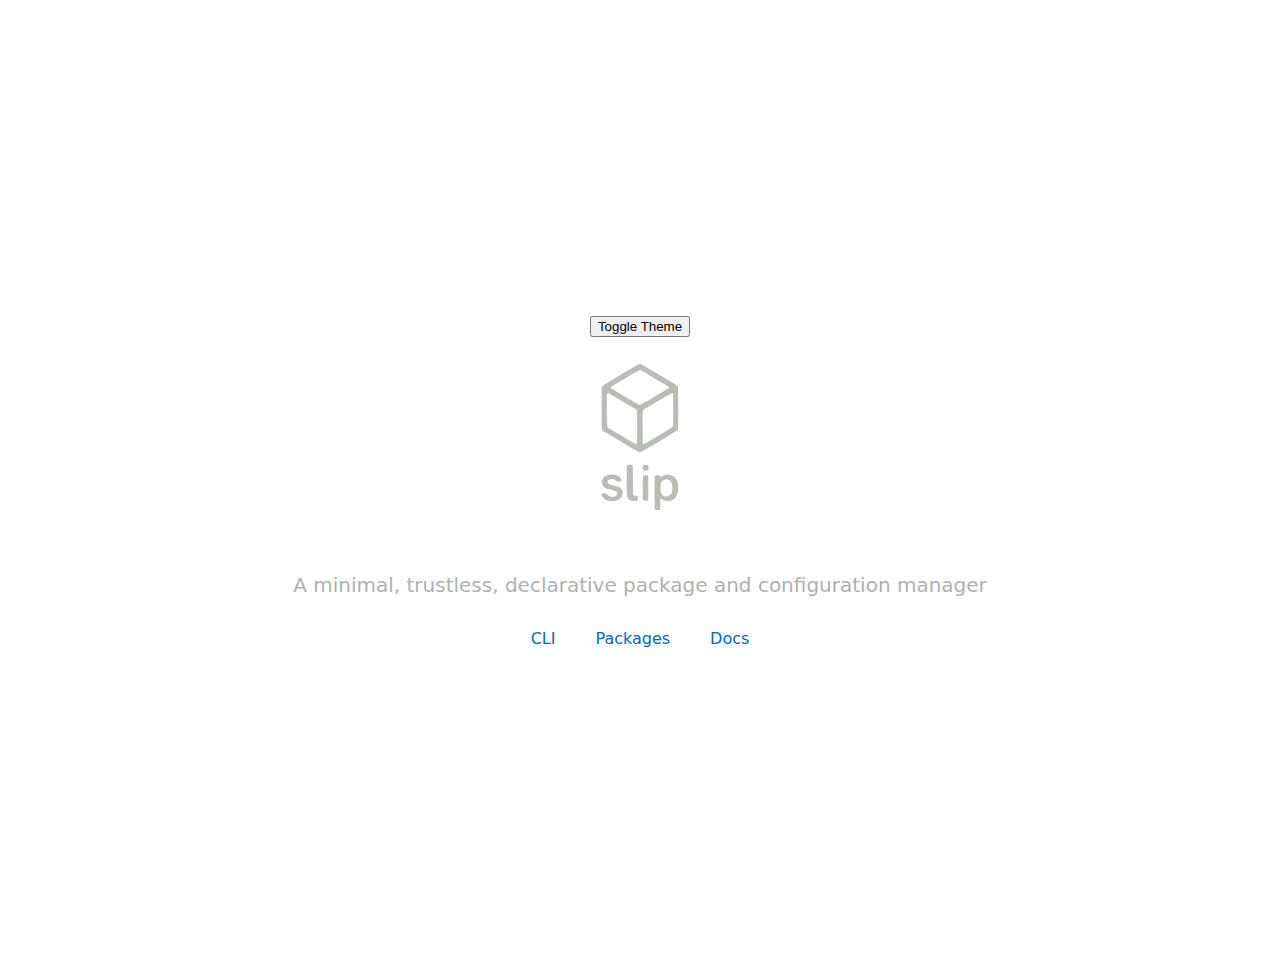
==== index.html @ 00e7d2ed "Added more things" ====
<!DOCTYPE html>
<html lang="en">
<head>
  <meta charset="UTF-8">
  <meta name="viewport" content="width=device-width, initial-scale=1.0">
  <meta name="description" content="slip - a declarative, system-wide package and configuration manager">
  <link rel="icon" href="/favicon.ico" type="image/x-icon">
  <link rel="manifest" href="/site.webmanifest">
  <title>slip</title>
  <style>
    :root {
      --bg: #ffffff;
      --text: #111111;
      --accent: #0066cc;
    }

    [data-theme='dark'] {
      --bg: #0e0e0e;
      --text: #e0e0e0;
      --accent: #90cdf4;
    }

    body {
      background-color: var(--bg);
      color: var(--text);
      font-family: system-ui, sans-serif;
      display: flex;
      flex-direction: column;
      align-items: center;
      justify-content: center;
      height: 100vh;
      margin: 0;
      padding: 2rem;
      text-align: center;
    }
    img.logo {
      width: 200px;
      margin-bottom: 1rem;
    }
    p.tagline {
      font-size: 1.25rem;
      margin-bottom: 2rem;
      color: #b0b0b0;
      font-size: clamp(1rem, 2vw, 1.25rem);
    }
    a {
      color: var(--accent);
      text-decoration: none;
      margin: 0 0.5rem;
    }
    a:hover {
      text-decoration: underline;
    }
    .links {
      display: flex;
      gap: 1.5rem;
      flex-wrap: wrap;
      justify-content: center;
    }
  </style>
  <script>
    const prefersDark = window.matchMedia('(prefers-color-scheme: dark)').matches;
    const theme = localStorage.getItem('theme') || (prefersDark ? 'dark' : 'light');
    document.documentElement.setAttribute('data-theme', theme);
  </script>
</head>
<body>
  <button onclick="toggleTheme()">Toggle Theme</button>
  <script>
    function toggleTheme() {
      const current = document.documentElement.getAttribute('data-theme');
      const next = current === 'dark' ? 'light' : 'dark';
      document.documentElement.setAttribute('data-theme', next);
      localStorage.setItem('theme', next);
    }
  </script>
  <img src="logo.svg" alt="slip logo" class="logo">
  <p class="tagline">A minimal, trustless, declarative package and configuration manager</p>
  <div class="links">
    <a href="https://github.com/slippkg/cli">CLI</a>
    <a href="https://github.com/slippkg/pkgs">Packages</a>
    <a href="https://github.com/slippkg/docs">Docs</a>
  </div>
</body>
</html>
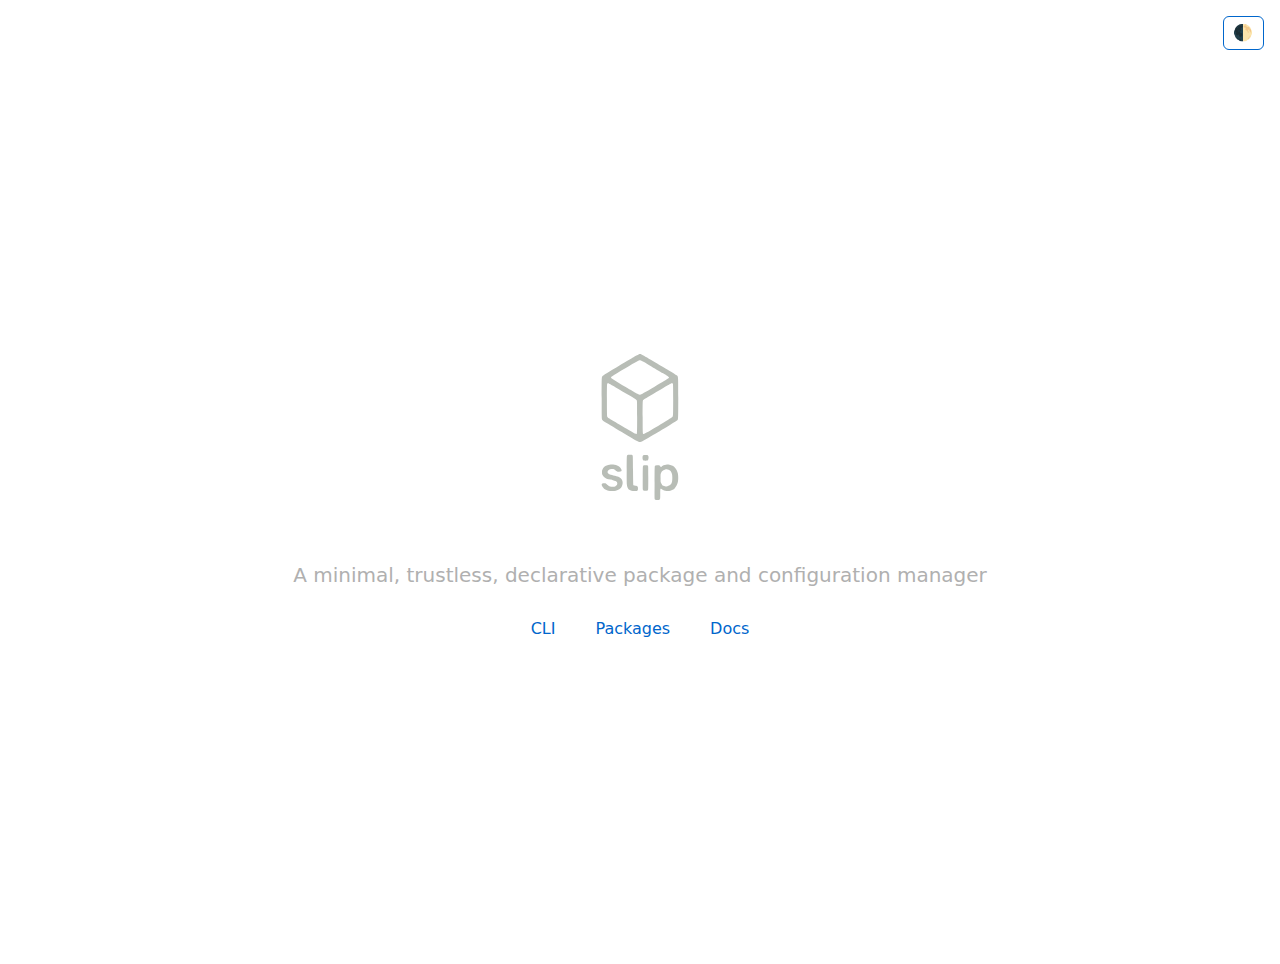
==== commit 42467423: "Updated toggle button" ====
--- a/index.html
+++ b/index.html
@@ -57,6 +57,24 @@
       flex-wrap: wrap;
       justify-content: center;
     }
+    #theme-toggle {
+      position: absolute;
+      top: 1rem;
+      right: 1rem;
+      background: none;
+      border: 1px solid var(--accent);
+      color: var(--accent);
+      border-radius: 6px;
+      padding: 0.4rem 0.6rem;
+      font-size: 1rem;
+      cursor: pointer;
+      transition: background 0.2s ease;
+    }
+
+    #theme-toggle:hover {
+      background: var(--accent);
+      color: var(--bg);
+    }
   </style>
   <script>
     const prefersDark = window.matchMedia('(prefers-color-scheme: dark)').matches;
@@ -65,7 +83,7 @@
   </script>
 </head>
 <body>
-  <button onclick="toggleTheme()">Toggle Theme</button>
+  <button id="theme-toggle" onclick="toggleTheme()" aria-label="Toggle theme">🌓</button>
   <script>
     function toggleTheme() {
       const current = document.documentElement.getAttribute('data-theme');
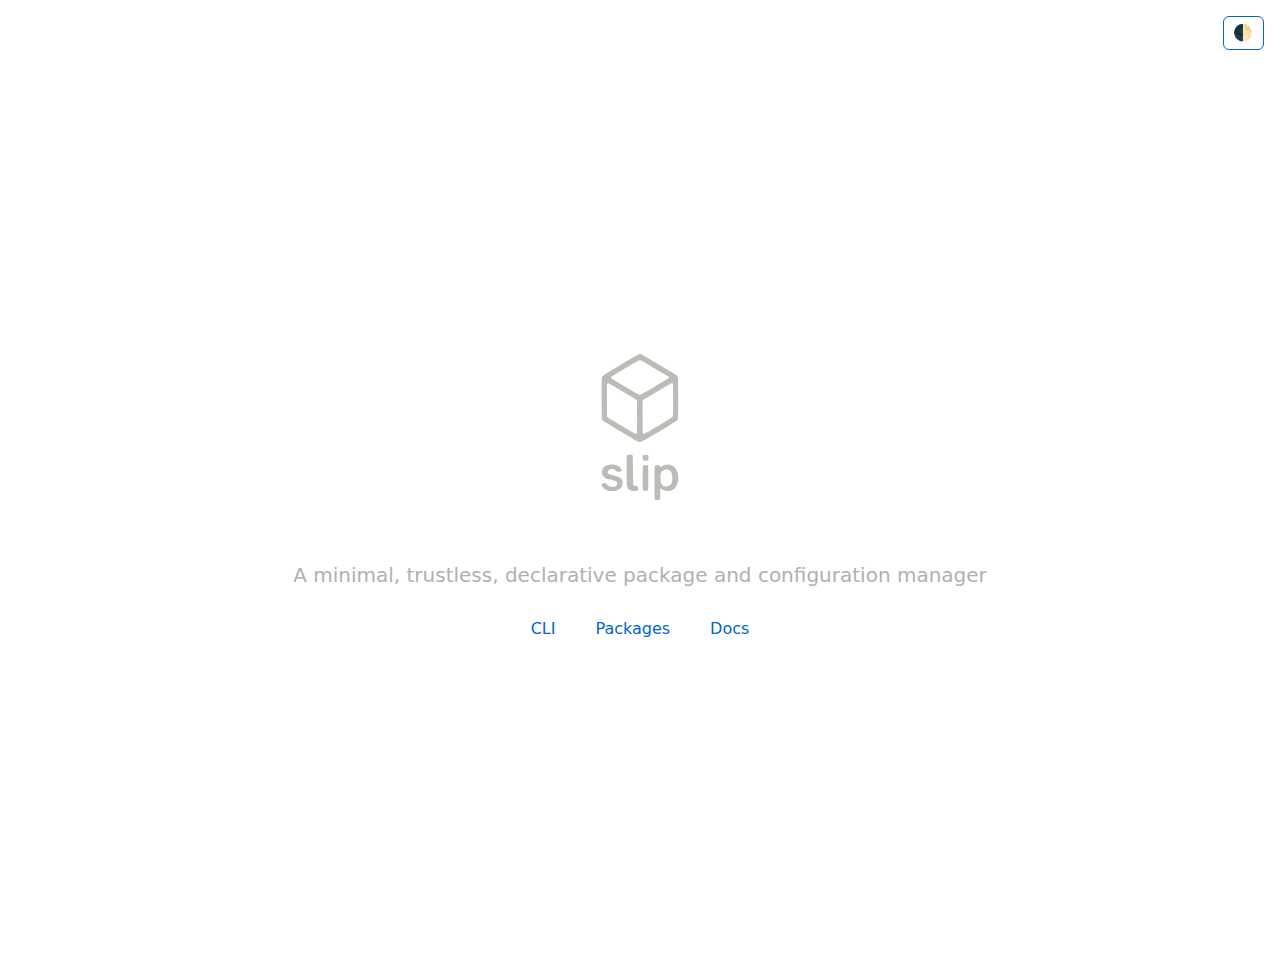
==== commit 98fa1768: "Playing with site style" ====
--- a/index.html
+++ b/index.html
@@ -12,15 +12,24 @@
       --bg: #ffffff;
       --text: #111111;
       --accent: #0066cc;
+      --text-muted: #444444;
     }
 
     [data-theme='dark'] {
       --bg: #0e0e0e;
       --text: #e0e0e0;
       --accent: #90cdf4;
+      --text-muted: #b0b0b0;
+    }
+
+    html, body {
+      height: 100%;
+      margin: 0;
+      padding: 0;
     }
 
     body {
+      position: relative;
       background-color: var(--bg);
       color: var(--text);
       font-family: system-ui, sans-serif;
@@ -36,6 +45,8 @@
     img.logo {
       width: 200px;
       margin-bottom: 1rem;
+      color: var(--text);
+      filter: drop-shadow(0 0 1px var(--bg));
     }
     p.tagline {
       font-size: 1.25rem;
@@ -58,9 +69,10 @@
       justify-content: center;
     }
     #theme-toggle {
-      position: absolute;
+      position: fixed;
       top: 1rem;
       right: 1rem;
+      z-idex: 100;
       background: none;
       border: 1px solid var(--accent);
       color: var(--accent);
@@ -92,7 +104,7 @@
       localStorage.setItem('theme', next);
     }
   </script>
-  <img src="logo.svg" alt="slip logo" class="logo">
+  <img src="logo.svg" alt="slip logo" class="logo" fill="currentColor"/>
   <p class="tagline">A minimal, trustless, declarative package and configuration manager</p>
   <div class="links">
     <a href="https://github.com/slippkg/cli">CLI</a>
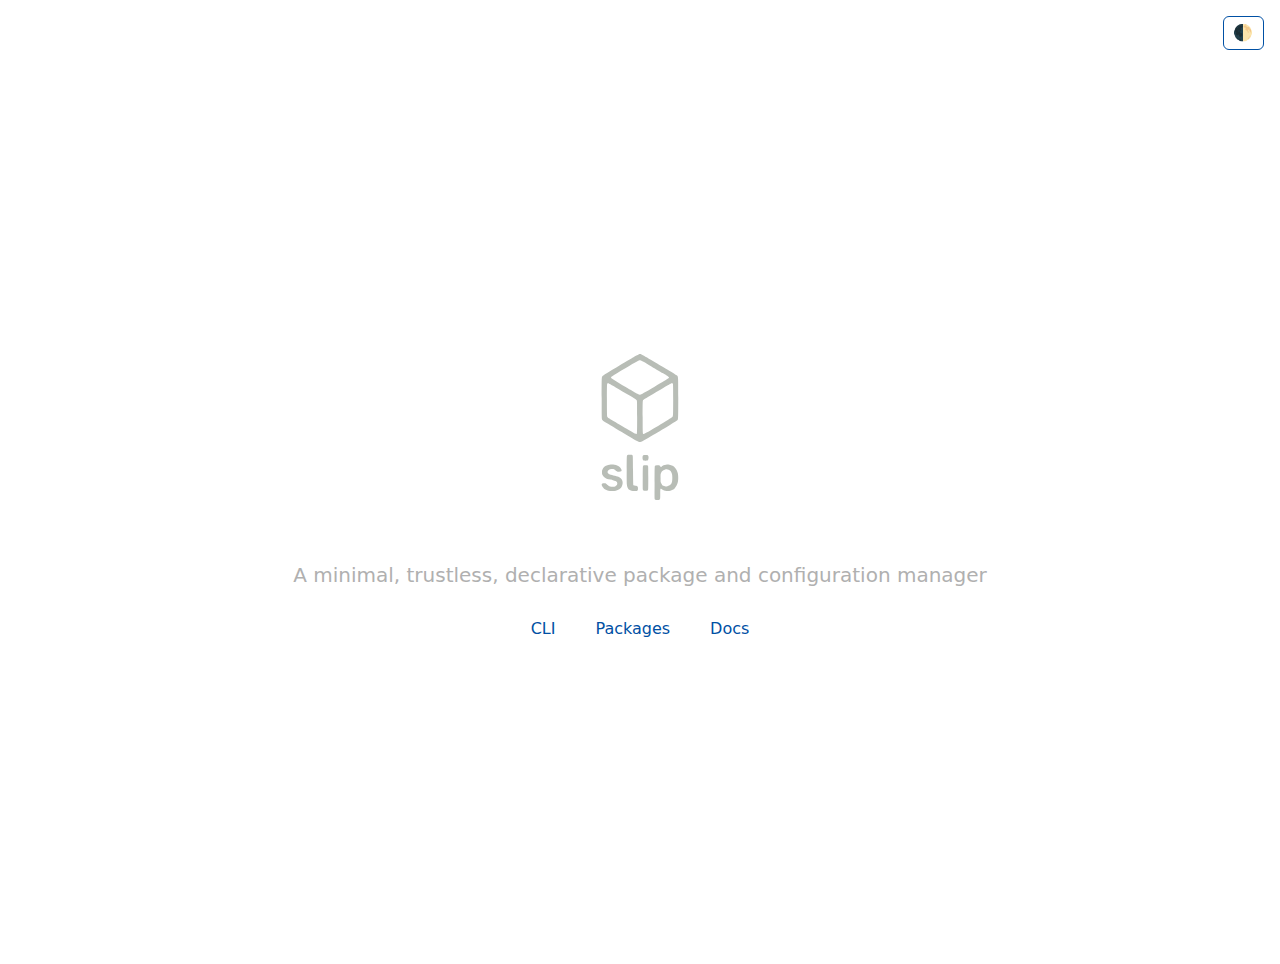
==== commit 98dd0472: "Various changes" ====
--- a/index.html
+++ b/index.html
@@ -4,90 +4,10 @@
   <meta charset="UTF-8">
   <meta name="viewport" content="width=device-width, initial-scale=1.0">
   <meta name="description" content="slip - a declarative, system-wide package and configuration manager">
-  <link rel="icon" href="/favicon.ico" type="image/x-icon">
+  <link rel="icon" href="assets/favicon.ico" type="image/x-icon">
   <link rel="manifest" href="/site.webmanifest">
+  <link rel="stylesheet" href="index.css">
   <title>slip</title>
-  <style>
-    :root {
-      --bg: #ffffff;
-      --text: #111111;
-      --accent: #0066cc;
-      --text-muted: #444444;
-    }
-
-    [data-theme='dark'] {
-      --bg: #0e0e0e;
-      --text: #e0e0e0;
-      --accent: #90cdf4;
-      --text-muted: #b0b0b0;
-    }
-
-    html, body {
-      height: 100%;
-      margin: 0;
-      padding: 0;
-    }
-
-    body {
-      position: relative;
-      background-color: var(--bg);
-      color: var(--text);
-      font-family: system-ui, sans-serif;
-      display: flex;
-      flex-direction: column;
-      align-items: center;
-      justify-content: center;
-      height: 100vh;
-      margin: 0;
-      padding: 2rem;
-      text-align: center;
-    }
-    img.logo {
-      width: 200px;
-      margin-bottom: 1rem;
-      color: var(--text);
-      filter: drop-shadow(0 0 1px var(--bg));
-    }
-    p.tagline {
-      font-size: 1.25rem;
-      margin-bottom: 2rem;
-      color: #b0b0b0;
-      font-size: clamp(1rem, 2vw, 1.25rem);
-    }
-    a {
-      color: var(--accent);
-      text-decoration: none;
-      margin: 0 0.5rem;
-    }
-    a:hover {
-      text-decoration: underline;
-    }
-    .links {
-      display: flex;
-      gap: 1.5rem;
-      flex-wrap: wrap;
-      justify-content: center;
-    }
-    #theme-toggle {
-      position: fixed;
-      top: 1rem;
-      right: 1rem;
-      z-idex: 100;
-      background: none;
-      border: 1px solid var(--accent);
-      color: var(--accent);
-      border-radius: 6px;
-      padding: 0.4rem 0.6rem;
-      font-size: 1rem;
-      cursor: pointer;
-      transition: background 0.2s ease;
-    }
-
-    #theme-toggle:hover {
-      background: var(--accent);
-      color: var(--bg);
-    }
-  </style>
   <script>
     const prefersDark = window.matchMedia('(prefers-color-scheme: dark)').matches;
     const theme = localStorage.getItem('theme') || (prefersDark ? 'dark' : 'light');
@@ -104,7 +24,7 @@
       localStorage.setItem('theme', next);
     }
   </script>
-  <img src="logo.svg" alt="slip logo" class="logo" fill="currentColor"/>
+  <img src="assets/logo.svg" alt="slip logo" class="logo" fill="currentColor"/>
   <p class="tagline">A minimal, trustless, declarative package and configuration manager</p>
   <div class="links">
     <a href="https://github.com/slippkg/cli">CLI</a>
--- a/index.css
+++ b/index.css
@@ -0,0 +1,81 @@
+:root {
+  --bg: #ffffff;
+  --text: #0a0a0a;
+  --text-muted: #4a4a4a;
+  --accent: #0050a4;
+}
+
+[data-theme='dark'] {
+  --bg: #0e0e0e;
+  --text: #e0e0e0;
+  --accent: #90cdf4;
+  --text-muted: #b0b0b0;
+}
+
+html, body {
+  height: 100%;
+  margin: 0;
+  padding: 0;
+}
+
+body {
+  position: relative;
+  background-color: var(--bg);
+  color: var(--text);
+  font-family: system-ui, sans-serif;
+  display: flex;
+  flex-direction: column;
+  align-items: center;
+  justify-content: center;
+  height: 100vh;
+  margin: 0;
+  padding: 2rem;
+  text-align: center;
+  -webkit-font-smoothing: antialiased;
+  -moz-osx-font-smoothing: grayscale;
+}
+img.logo {
+  width: 200px;
+  margin-bottom: 1rem;
+  color: var(--text);
+  filter: drop-shadow(0 0 1px var(--bg));
+}
+p.tagline {
+  font-size: 1.25rem;
+  margin-bottom: 2rem;
+  color: #b0b0b0;
+  font-size: clamp(1rem, 2vw, 1.25rem);
+}
+a {
+  color: var(--accent);
+  text-decoration: none;
+  margin: 0 0.5rem;
+}
+a:hover {
+  text-decoration: underline;
+}
+.links {
+  display: flex;
+  gap: 1.5rem;
+  flex-wrap: wrap;
+  justify-content: center;
+}
+#theme-toggle {
+  position: fixed;
+  top: 1rem;
+  right: 1rem;
+  z-idex: 100;
+  background: none;
+  border: 1px solid var(--accent);
+  color: var(--accent);
+  border-radius: 6px;
+  padding: 0.4rem 0.6rem;
+  font-size: 1rem;
+  cursor: pointer;
+  transition: background 0.2s ease;
+}
+
+#theme-toggle:hover {
+  background: var(--accent);
+  color: var(--bg);
+}
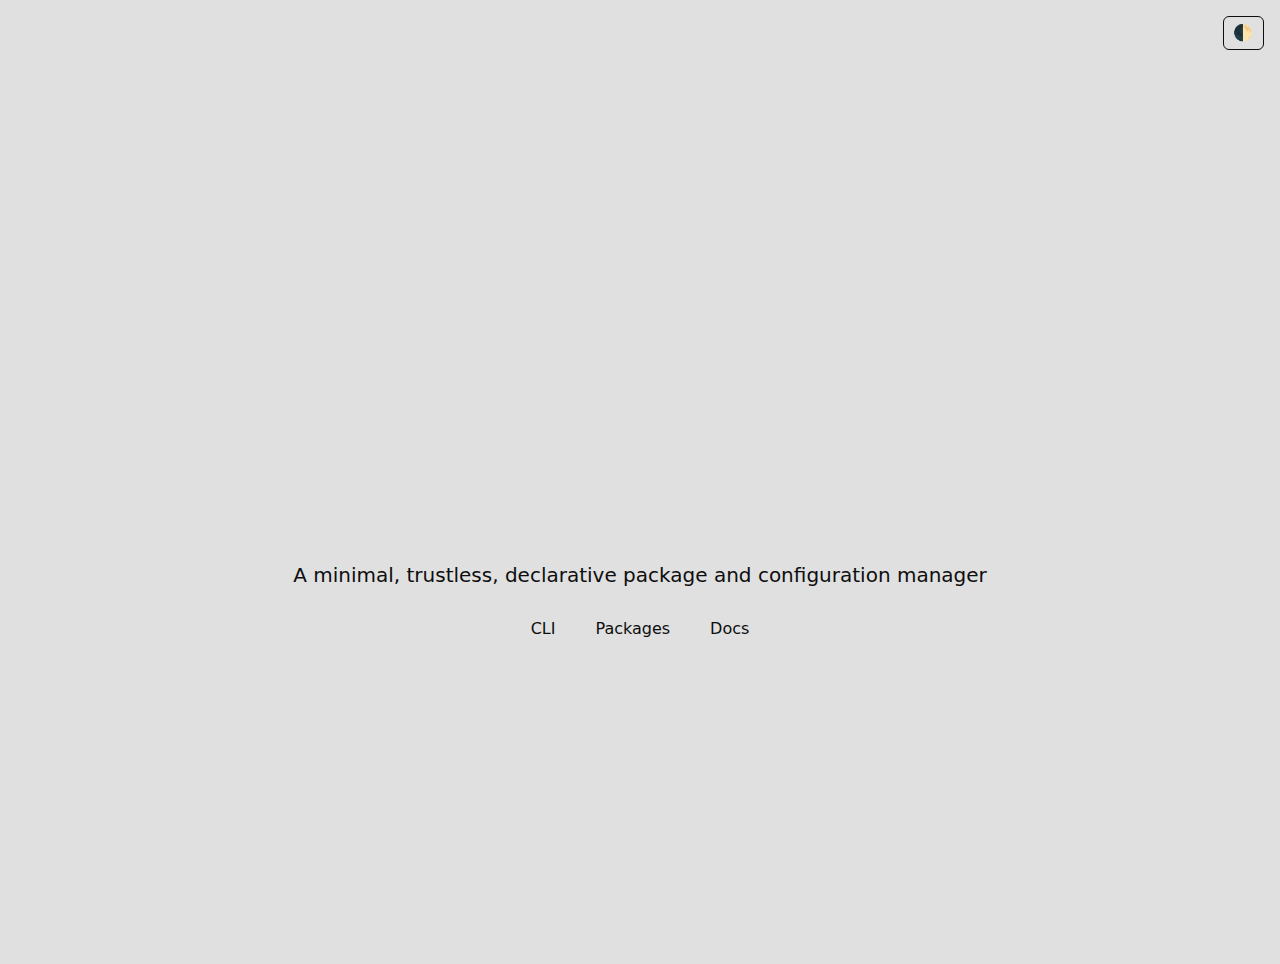
==== commit e38d7a6c: "Playing with site style" ====
--- a/index.html
+++ b/index.html
@@ -24,7 +24,12 @@
       localStorage.setItem('theme', next);
     }
   </script>
-  <img src="assets/logo.svg" alt="slip logo" class="logo" fill="currentColor"/>
+  <svg class="logo" xmlns="http://www.w3.org/2000/svg" viewBox="0 0 1772 1772" fill="currentColor" aria-label="slip logo" role="img">
+    <g id="Group">
+      <path d="M 884.992676 1020 C 880.268799 ..." />
+      <path d="M 1040.088867 1533 C 1025.946899 ..." />
+    </g>
+  </svg>
   <p class="tagline">A minimal, trustless, declarative package and configuration manager</p>
   <div class="links">
     <a href="https://github.com/slippkg/cli">CLI</a>
--- a/index.css
+++ b/index.css
@@ -1,15 +1,13 @@
 :root {
-  --bg: #ffffff;
-  --text: #0a0a0a;
-  --text-muted: #4a4a4a;
-  --accent: #0050a4;
+  --bg: #e0e0e0;
+  --text: #0e0e0e;
+  --accent: #0e0e0e;
 }
 
 [data-theme='dark'] {
   --bg: #0e0e0e;
   --text: #e0e0e0;
-  --accent: #90cdf4;
-  --text-muted: #b0b0b0;
+  --accent: #e0e0e0;
 }
 
 html, body {
@@ -34,16 +32,15 @@
   -webkit-font-smoothing: antialiased;
   -moz-osx-font-smoothing: grayscale;
 }
-img.logo {
+.logo {
   width: 200px;
   margin-bottom: 1rem;
   color: var(--text);
-  filter: drop-shadow(0 0 1px var(--bg));
 }
 p.tagline {
   font-size: 1.25rem;
   margin-bottom: 2rem;
-  color: #b0b0b0;
+  color: var(--text);
   font-size: clamp(1rem, 2vw, 1.25rem);
 }
 a {
@@ -64,7 +61,7 @@
   position: fixed;
   top: 1rem;
   right: 1rem;
-  z-idex: 100;
+  z-index: 100;
   background: none;
   border: 1px solid var(--accent);
   color: var(--accent);
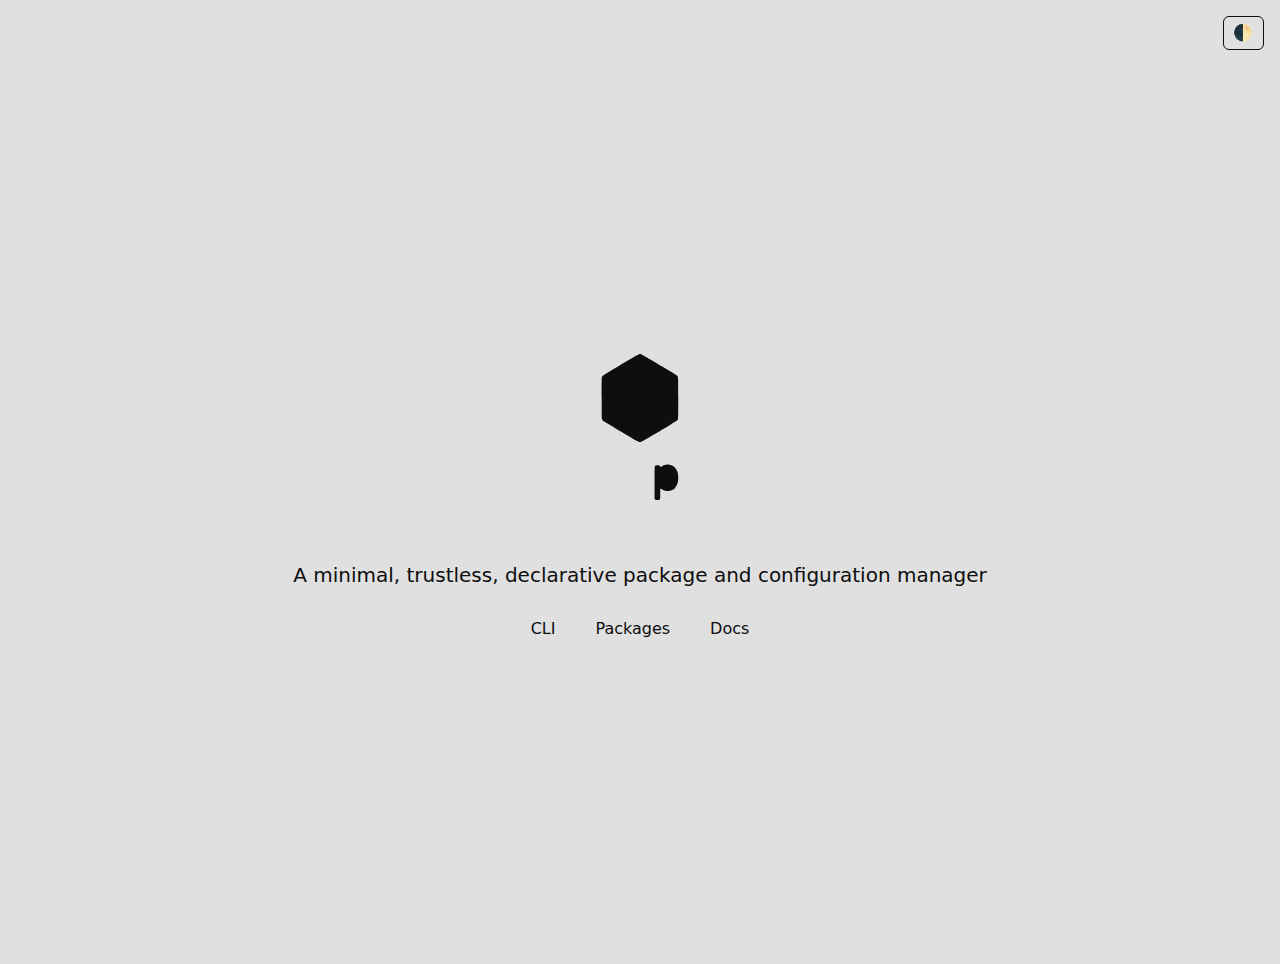
==== commit 5e0fb78f: "Playing with site style" ====
--- a/index.html
+++ b/index.html
@@ -26,8 +26,8 @@
   </script>
   <svg class="logo" xmlns="http://www.w3.org/2000/svg" viewBox="0 0 1772 1772" fill="currentColor" aria-label="slip logo" role="img">
     <g id="Group">
-      <path d="M 884.992676 1020 C 880.268799 ..." />
-      <path d="M 1040.088867 1533 C 1025.946899 ..." />
+      <path d="M 884.992676 1020 C 880.268799 1020.021667 868.513428 1015.059204 855.379333 1007.498718 C 843.400208 1000.603027 808.953552 980.360779 778.831177 962.515747 C 748.70874 944.670654 700.039856 915.90509 670.678101 898.592529 C 641.316406 881.279907 603.387878 858.853333 586.392273 848.756104 C 562.656006 834.65387 554.44751 828.350464 550.988953 821.570129 C 546.827759 813.411438 546.486694 798.892395 546.486694 629.91272 C 546.486694 461.004028 546.829468 446.396362 550.988953 438.069824 C 554.925171 430.190552 570.661316 420.121948 676.116394 358.008423 C 742.460022 318.931274 810.916443 278.64917 828.241638 268.49231 C 845.566956 258.334961 865.737488 247.491821 873.065063 244.395874 C 886.388184 238.767334 886.388184 238.767334 899.376587 244.254761 C 906.520264 247.272705 951.707214 273.005615 999.791809 301.438843 C 1047.876343 329.871826 1113.415649 368.479736 1145.434326 387.233521 C 1177.452881 405.987671 1208.456299 425.544922 1214.3302 430.694214 C 1225.010254 440.056152 1225.010254 440.056152 1225.010254 629.568848 C 1225.010254 819.081482 1225.010254 819.081482 1217.285034 826.729065 C 1213.036255 830.935242 1169.002319 858.345093 1119.432251 887.639648 C 1069.862061 916.934265 1006.708557 954.212097 979.09082 970.479858 C 951.473083 986.747253 920.765503 1004.536072 910.851379 1010.010254 C 900.937256 1015.484802 889.300903 1019.980225 884.992676 1020 Z"/>
+      <path d="M 1040.088867 1533 C 1025.946899 1533 1023.871887 1532.51416 1019.549072 1528.191406 C 1014.740356 1523.38269 1014.740356 1523.38269 1015.262634 1377.576172 C 1015.749817 1241.611328 1016.015137 1231.539551 1019.193787 1228.361328 C 1021.597107 1225.958496 1026.607056 1224.726929 1036.178467 1224.186157 C 1043.645264 1223.764282 1051.953735 1223.971191 1054.64209 1224.645752 C 1057.454346 1225.351563 1061.647339 1229.227295 1064.516968 1233.772949 C 1068.164551 1239.551147 1070.384644 1241.337891 1072.781372 1240.424561 C 1074.583984 1239.737793 1078.245972 1237.087891 1080.919434 1234.535889 C 1083.592896 1231.984131 1089.758545 1228.136963 1094.620972 1225.986816 C 1099.483398 1223.836792 1109.55957 1221.070557 1117.012085 1219.839844 C 1128.138306 1218.002319 1133.430542 1218.142944 1146.592163 1220.625244 C 1156.009155 1222.401489 1167.403931 1226.19751 1174.214722 1229.827637 C 1180.590942 1233.226196 1190.126221 1240.572632 1195.403931 1246.153198 C 1200.681763 1251.733643 1208.247803 1262.748779 1212.217163 1270.631104 C 1216.521973 1279.179443 1220.48938 1290.874756 1222.048462 1299.613892 C 1223.486328 1307.671997 1224.693237 1324.03125 1224.730469 1335.967651 C 1224.767822 1347.903931 1223.548096 1364.205078 1222.019775 1372.192261 C 1220.371826 1380.80542 1215.964722 1393.231323 1211.188721 1402.730469 C 1206.759644 1411.539063 1199.281616 1422.866821 1194.570923 1427.903076 C 1189.860107 1432.939331 1181.416748 1439.557495 1175.807983 1442.610107 C 1170.199097 1445.662842 1160.772583 1449.299561 1154.859863 1450.691528 C 1148.947144 1452.083618 1138.684204 1453.236206 1132.053223 1453.25293 C 1125.422363 1453.269653 1115.360596 1452.299561 1109.693604 1451.097168 C 1104.026855 1449.894775 1095.453125 1446.8302 1090.640991 1444.286865 C 1085.828857 1441.743652 1079.526001 1437.774536 1076.634399 1435.466675 C 1072.264038 1431.978271 1070.870605 1431.691406 1068.371094 1433.765625 C 1065.82251 1435.880859 1065.36499 1442.897949 1065.36499 1479.85791 C 1065.36499 1523.4552 1065.36499 1523.4552 1060.592407 1528.227539 C 1056.312012 1532.508057 1054.198853 1533 1040.088867 1533 Z"/>
     </g>
   </svg>
   <p class="tagline">A minimal, trustless, declarative package and configuration manager</p>
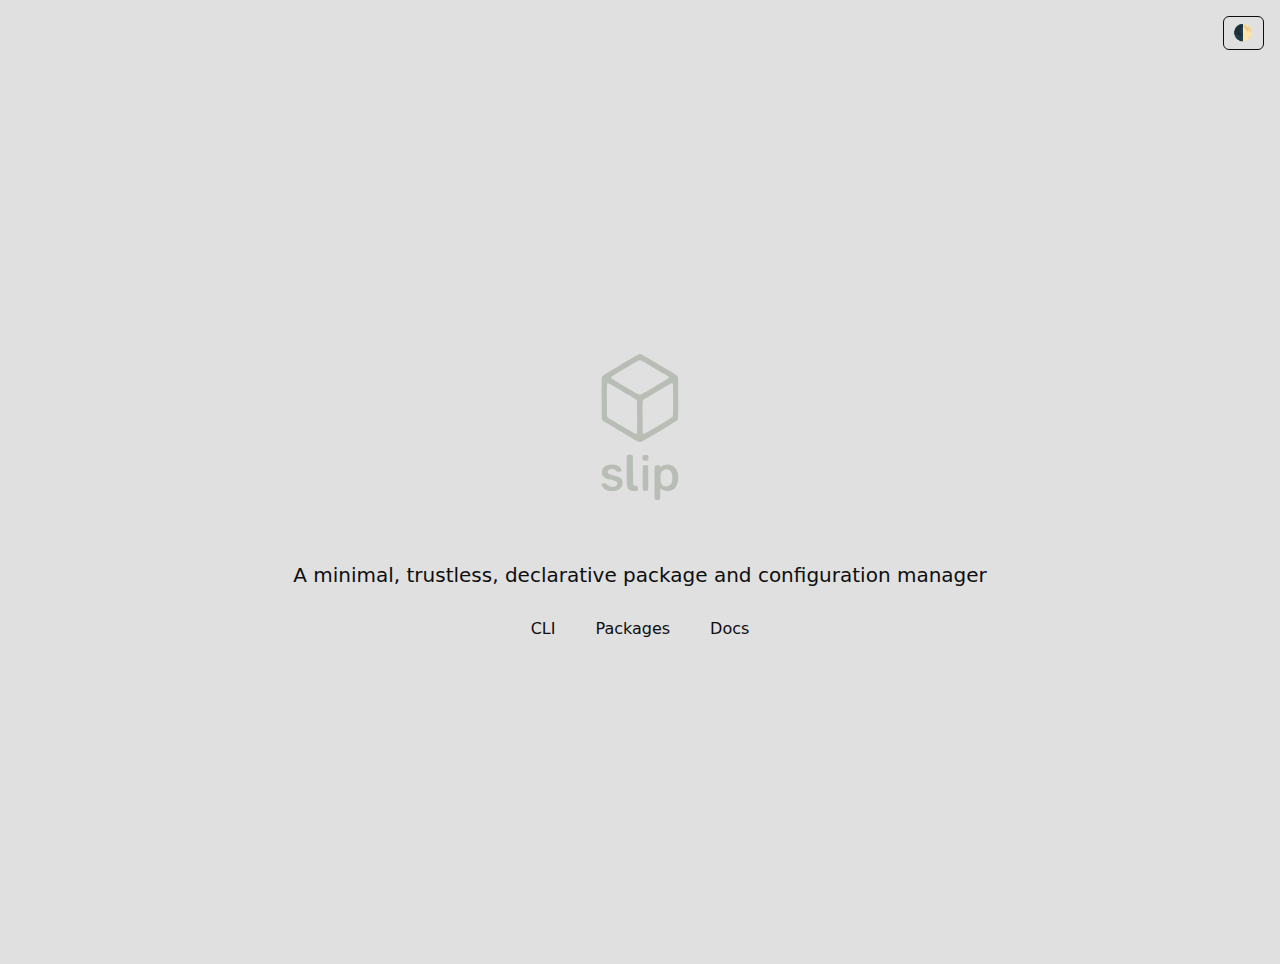
==== commit 549dd591: "Playing with site style" ====
--- a/index.html
+++ b/index.html
@@ -26,8 +26,8 @@
   </script>
   <svg class="logo" xmlns="http://www.w3.org/2000/svg" viewBox="0 0 1772 1772" fill="currentColor" aria-label="slip logo" role="img">
     <g id="Group">
-      <path d="M 884.992676 1020 C 880.268799 1020.021667 868.513428 1015.059204 855.379333 1007.498718 C 843.400208 1000.603027 808.953552 980.360779 778.831177 962.515747 C 748.70874 944.670654 700.039856 915.90509 670.678101 898.592529 C 641.316406 881.279907 603.387878 858.853333 586.392273 848.756104 C 562.656006 834.65387 554.44751 828.350464 550.988953 821.570129 C 546.827759 813.411438 546.486694 798.892395 546.486694 629.91272 C 546.486694 461.004028 546.829468 446.396362 550.988953 438.069824 C 554.925171 430.190552 570.661316 420.121948 676.116394 358.008423 C 742.460022 318.931274 810.916443 278.64917 828.241638 268.49231 C 845.566956 258.334961 865.737488 247.491821 873.065063 244.395874 C 886.388184 238.767334 886.388184 238.767334 899.376587 244.254761 C 906.520264 247.272705 951.707214 273.005615 999.791809 301.438843 C 1047.876343 329.871826 1113.415649 368.479736 1145.434326 387.233521 C 1177.452881 405.987671 1208.456299 425.544922 1214.3302 430.694214 C 1225.010254 440.056152 1225.010254 440.056152 1225.010254 629.568848 C 1225.010254 819.081482 1225.010254 819.081482 1217.285034 826.729065 C 1213.036255 830.935242 1169.002319 858.345093 1119.432251 887.639648 C 1069.862061 916.934265 1006.708557 954.212097 979.09082 970.479858 C 951.473083 986.747253 920.765503 1004.536072 910.851379 1010.010254 C 900.937256 1015.484802 889.300903 1019.980225 884.992676 1020 Z"/>
-      <path d="M 1040.088867 1533 C 1025.946899 1533 1023.871887 1532.51416 1019.549072 1528.191406 C 1014.740356 1523.38269 1014.740356 1523.38269 1015.262634 1377.576172 C 1015.749817 1241.611328 1016.015137 1231.539551 1019.193787 1228.361328 C 1021.597107 1225.958496 1026.607056 1224.726929 1036.178467 1224.186157 C 1043.645264 1223.764282 1051.953735 1223.971191 1054.64209 1224.645752 C 1057.454346 1225.351563 1061.647339 1229.227295 1064.516968 1233.772949 C 1068.164551 1239.551147 1070.384644 1241.337891 1072.781372 1240.424561 C 1074.583984 1239.737793 1078.245972 1237.087891 1080.919434 1234.535889 C 1083.592896 1231.984131 1089.758545 1228.136963 1094.620972 1225.986816 C 1099.483398 1223.836792 1109.55957 1221.070557 1117.012085 1219.839844 C 1128.138306 1218.002319 1133.430542 1218.142944 1146.592163 1220.625244 C 1156.009155 1222.401489 1167.403931 1226.19751 1174.214722 1229.827637 C 1180.590942 1233.226196 1190.126221 1240.572632 1195.403931 1246.153198 C 1200.681763 1251.733643 1208.247803 1262.748779 1212.217163 1270.631104 C 1216.521973 1279.179443 1220.48938 1290.874756 1222.048462 1299.613892 C 1223.486328 1307.671997 1224.693237 1324.03125 1224.730469 1335.967651 C 1224.767822 1347.903931 1223.548096 1364.205078 1222.019775 1372.192261 C 1220.371826 1380.80542 1215.964722 1393.231323 1211.188721 1402.730469 C 1206.759644 1411.539063 1199.281616 1422.866821 1194.570923 1427.903076 C 1189.860107 1432.939331 1181.416748 1439.557495 1175.807983 1442.610107 C 1170.199097 1445.662842 1160.772583 1449.299561 1154.859863 1450.691528 C 1148.947144 1452.083618 1138.684204 1453.236206 1132.053223 1453.25293 C 1125.422363 1453.269653 1115.360596 1452.299561 1109.693604 1451.097168 C 1104.026855 1449.894775 1095.453125 1446.8302 1090.640991 1444.286865 C 1085.828857 1441.743652 1079.526001 1437.774536 1076.634399 1435.466675 C 1072.264038 1431.978271 1070.870605 1431.691406 1068.371094 1433.765625 C 1065.82251 1435.880859 1065.36499 1442.897949 1065.36499 1479.85791 C 1065.36499 1523.4552 1065.36499 1523.4552 1060.592407 1528.227539 C 1056.312012 1532.508057 1054.198853 1533 1040.088867 1533 Z"/>
+      <path id="Icon" fill="#b8bdb6" fill-rule="evenodd" stroke="none" d="M 884.992676 1020 C 880.268799 1020.021667 868.513428 1015.059204 855.379333 1007.498718 C 843.400208 1000.603027 808.953552 980.360779 778.831177 962.515747 C 748.70874 944.670654 700.039856 915.90509 670.678101 898.592529 C 641.316406 881.279907 603.387878 858.853333 586.392273 848.756104 C 562.656006 834.65387 554.44751 828.350464 550.988953 821.570129 C 546.827759 813.411438 546.486694 798.892395 546.486694 629.91272 C 546.486694 461.004028 546.829468 446.396362 550.988953 438.069824 C 554.925171 430.190552 570.661316 420.121948 676.116394 358.008423 C 742.460022 318.931274 810.916443 278.64917 828.241638 268.49231 C 845.566956 258.334961 865.737488 247.491821 873.065063 244.395874 C 886.388184 238.767334 886.388184 238.767334 899.376587 244.254761 C 906.520264 247.272705 951.707214 273.005615 999.791809 301.438843 C 1047.876343 329.871826 1113.415649 368.479736 1145.434326 387.233521 C 1177.452881 405.987671 1208.456299 425.544922 1214.3302 430.694214 C 1225.010254 440.056152 1225.010254 440.056152 1225.010254 629.568848 C 1225.010254 819.081482 1225.010254 819.081482 1217.285034 826.729065 C 1213.036255 830.935242 1169.002319 858.345093 1119.432251 887.639648 C 1069.862061 916.934265 1006.708557 954.212097 979.09082 970.479858 C 951.473083 986.747253 920.765503 1004.536072 910.851379 1010.010254 C 900.937256 1015.484802 889.300903 1019.980225 884.992676 1020 Z M 851.753479 947.918396 C 853.240601 947.92688 855.8479 946.543518 857.547363 944.844177 C 859.877563 942.513977 860.637512 906.135437 860.637512 796.921143 C 860.637512 652.088135 860.637512 652.088135 854.843567 645.759888 C 851.656921 642.279175 822.397583 623.814819 789.822998 604.727783 C 757.248413 585.641113 703.720276 554.338867 670.871948 535.167847 C 638.023376 515.996826 608.708557 499.537476 605.727783 498.591309 C 602.720032 497.636597 598.643982 498.252075 596.569031 499.974365 C 593.382751 502.61853 592.829956 524.1427 592.829956 645.557373 C 592.829956 741.836304 593.729126 790.010742 595.602905 794.12323 C 597.12793 797.470337 603.791016 803.711243 610.409607 807.991577 C 617.028015 812.271973 670.532776 843.981628 729.308777 878.457153 C 788.084839 912.932678 839.071228 942.661377 842.612 944.521362 C 846.15271 946.380981 850.266296 947.909607 851.753479 947.918396 Z M 921.297852 947.259583 C 924.210999 946.71167 980.411804 914.671631 1046.188843 876.059387 C 1111.96582 837.447144 1168.970215 802.462036 1172.86499 798.314331 C 1179.946411 790.773621 1179.946411 790.773621 1179.946411 646.925415 C 1179.946411 522.760254 1179.422607 502.642456 1176.11731 499.899536 C 1173.881104 498.043335 1169.53186 497.413086 1165.66272 498.384399 C 1162.018555 499.298828 1130.426758 516.999268 1095.458496 537.71875 C 1060.490234 558.437744 1006.386658 590.306519 975.22821 608.537598 C 944.069702 626.768677 916.548645 644.089478 914.070251 647.028198 C 909.895325 651.978394 909.563843 663.013672 909.563843 797.062622 C 909.563843 909.365234 910.284485 942.481567 912.782715 945.004822 C 914.55304 946.792419 918.384888 947.807129 921.297852 947.259583 Z M 887.67572 599.475464 C 895.384766 598.647827 927.450745 581.055176 1015.141785 529.542114 C 1079.582886 491.686768 1134.96167 458.15332 1138.205444 455.023438 C 1142.049561 451.314209 1143.505859 447.776367 1142.387695 444.862061 C 1141.444092 442.40332 1118.234619 427.100586 1090.811157 410.856445 C 1063.387695 394.612305 1008.20166 361.933838 968.175537 338.237671 C 905.95697 301.40271 893.906921 295.170288 885.100647 295.27063 C 876.326172 295.370483 857.253906 305.800049 756.347046 365.678955 C 691.197754 404.339233 635.66394 438.125122 632.93866 440.759033 C 629.09314 444.475708 628.540527 446.795898 630.470581 451.121582 C 632.067627 454.700317 676.695557 482.442993 755.166565 528.638062 C 869.420898 595.898682 878.045776 600.509399 887.67572 599.475464 Z"/>
+      <path id="Logo" fill="#b8bdb6" fill-rule="evenodd" stroke="none" d="M 1040.088867 1533 C 1025.946899 1533 1023.871887 1532.51416 1019.549072 1528.191406 C 1014.740356 1523.38269 1014.740356 1523.38269 1015.262634 1377.576172 C 1015.749817 1241.611328 1016.015137 1231.539551 1019.193787 1228.361328 C 1021.597107 1225.958496 1026.607056 1224.726929 1036.178467 1224.186157 C 1043.645264 1223.764282 1051.953735 1223.971191 1054.64209 1224.645752 C 1057.454346 1225.351563 1061.647339 1229.227295 1064.516968 1233.772949 C 1068.164551 1239.551147 1070.384644 1241.337891 1072.781372 1240.424561 C 1074.583984 1239.737793 1078.245972 1237.087891 1080.919434 1234.535889 C 1083.592896 1231.984131 1089.758545 1228.136963 1094.620972 1225.986816 C 1099.483398 1223.836792 1109.55957 1221.070557 1117.012085 1219.839844 C 1128.138306 1218.002319 1133.430542 1218.142944 1146.592163 1220.625244 C 1156.009155 1222.401489 1167.403931 1226.19751 1174.214722 1229.827637 C 1180.590942 1233.226196 1190.126221 1240.572632 1195.403931 1246.153198 C 1200.681763 1251.733643 1208.247803 1262.748779 1212.217163 1270.631104 C 1216.521973 1279.179443 1220.48938 1290.874756 1222.048462 1299.613892 C 1223.486328 1307.671997 1224.693237 1324.03125 1224.730469 1335.967651 C 1224.767822 1347.903931 1223.548096 1364.205078 1222.019775 1372.192261 C 1220.371826 1380.80542 1215.964722 1393.231323 1211.188721 1402.730469 C 1206.759644 1411.539063 1199.281616 1422.866821 1194.570923 1427.903076 C 1189.860107 1432.939331 1181.416748 1439.557495 1175.807983 1442.610107 C 1170.199097 1445.662842 1160.772583 1449.299561 1154.859863 1450.691528 C 1148.947144 1452.083618 1138.684204 1453.236206 1132.053223 1453.25293 C 1125.422363 1453.269653 1115.360596 1452.299561 1109.693604 1451.097168 C 1104.026855 1449.894775 1095.453125 1446.8302 1090.640991 1444.286865 C 1085.828857 1441.743652 1079.526001 1437.774536 1076.634399 1435.466675 C 1072.264038 1431.978271 1070.870605 1431.691406 1068.371094 1433.765625 C 1065.82251 1435.880859 1065.36499 1442.897949 1065.36499 1479.85791 C 1065.36499 1523.4552 1065.36499 1523.4552 1060.592407 1528.227539 C 1056.312012 1532.508057 1054.198853 1533 1040.088867 1533 Z M 637.694397 1453.121338 C 625.353882 1453.032227 610.246216 1451.744629 604.12146 1450.259888 C 597.996826 1448.775269 588.715881 1445.396851 583.497314 1442.752319 C 578.278625 1440.10791 571.107361 1435.502686 567.560974 1432.518555 C 564.014587 1429.534546 557.765259 1421.913452 553.673584 1415.582886 C 548.892456 1408.185547 546.234192 1401.788086 546.234192 1397.679321 C 546.234192 1393.276611 547.579712 1390.343506 550.555481 1388.259155 C 553.500916 1386.196045 559.226807 1385.254395 568.540344 1385.30127 C 576.055359 1385.339233 583.953857 1386.432861 586.092529 1387.731689 C 588.231262 1389.030518 594.363953 1394.600952 599.720642 1400.110474 C 607.419189 1408.028442 611.86853 1410.827881 620.953674 1413.468872 C 628.976318 1415.80127 636.660156 1416.539795 646.397705 1415.914917 C 656.271423 1415.28125 662.800232 1413.650269 668.73938 1410.33374 C 673.354614 1407.756348 678.858582 1403.310669 680.970581 1400.454102 C 683.345764 1397.241699 684.810425 1392.177246 684.810425 1387.176758 C 684.810425 1382.164063 683.347595 1377.119751 680.960022 1373.899414 C 678.842224 1371.042847 673.784058 1366.822144 669.719727 1364.519897 C 665.655212 1362.217773 654.800842 1358.835205 645.598572 1357.003418 C 636.396484 1355.171631 621.432495 1351.98938 612.345337 1349.931763 C 603.25824 1347.874023 591.293335 1344.116577 585.756592 1341.581787 C 580.219971 1339.046997 571.858521 1333.441406 567.175781 1329.125 C 562.492981 1324.808594 556.521545 1316.708008 553.906189 1311.123779 C 550.144775 1303.09314 549.150635 1297.822144 549.150635 1285.909668 C 549.150635 1273.321777 550.052551 1269.009766 554.64325 1259.649536 C 557.664124 1253.490112 562.930298 1245.656006 566.346008 1242.240234 C 569.761597 1238.824707 578.102295 1233.230347 584.880798 1229.808594 C 591.659302 1226.386719 603.750122 1222.334961 611.749146 1220.804443 C 619.748291 1219.273926 631.388672 1218.021729 637.61676 1218.021729 C 643.844849 1218.021729 655.667847 1219.308838 663.890137 1220.88208 C 673.170654 1222.657715 684.11084 1226.556641 692.739807 1231.163574 C 704.358215 1237.366455 707.996033 1240.595947 714.903076 1250.839111 C 720.544739 1259.205566 723.166382 1265.161865 723.166382 1269.612061 C 723.166382 1274.144043 721.849487 1277.052979 718.845093 1279.157349 C 715.9151 1281.209595 710.061279 1282.184082 700.661682 1282.184082 C 688.958008 1282.184082 685.770813 1281.430542 680.193054 1277.345093 C 676.559448 1274.683716 669.662781 1269.850098 664.867004 1266.603516 C 660.071289 1263.357056 652.634277 1259.751099 648.340393 1258.590332 C 644.046509 1257.429565 636.038208 1256.940186 630.544434 1257.50293 C 625.050537 1258.065674 617.936462 1259.880493 614.735413 1261.535889 C 611.534363 1263.191162 606.623779 1267.268921 603.822998 1270.597412 C 600.290405 1274.795654 598.730591 1278.905762 598.730591 1284.015381 C 598.730591 1288.547852 600.297058 1293.372559 602.80304 1296.558472 C 605.042786 1299.405762 610.162781 1303.412598 614.180603 1305.462402 C 618.198364 1307.512207 634.18042 1311.829346 649.696167 1315.055908 C 665.211853 1318.282471 682.82959 1322.764404 688.846558 1325.015625 C 694.863525 1327.266846 703.947815 1331.893555 709.033813 1335.297119 C 714.719116 1339.101807 720.675964 1345.498047 724.498596 1351.902954 C 728.277344 1358.234131 731.217285 1366.331055 731.993774 1372.545044 C 732.718994 1378.348999 732.262939 1387.715576 730.939148 1394.20874 C 729.656555 1400.500122 726.343323 1409.850464 723.576782 1414.987305 C 720.810059 1420.124023 715.097473 1427.442871 710.882141 1431.251099 C 706.666809 1435.059448 698.738159 1440.221069 693.262878 1442.721191 C 687.787781 1445.221436 678.093262 1448.620728 671.719788 1450.275146 C 664.252502 1452.213501 652.152344 1453.225708 637.694397 1453.121338 Z M 841.2323 1452.729736 C 831.111816 1452.966064 817.87439 1451.93396 810.848816 1450.36084 C 804.001465 1448.827637 795.105652 1445.393555 791.0802 1442.729736 C 786.077332 1439.418945 781.870361 1434.015625 777.786377 1425.655518 C 773.397095 1416.670532 771.240967 1408.523315 769.661316 1394.953979 C 768.238831 1382.734131 767.738953 1336.526855 768.184326 1258.419434 C 768.857666 1140.355591 768.857666 1140.355591 773.286377 1135.927856 C 777.269592 1131.945557 779.562439 1131.5 796.078003 1131.5 C 812.593262 1131.5 814.886597 1131.945557 818.86969 1135.92749 C 823.29834 1140.35498 823.29834 1140.35498 824.270508 1270.474976 C 825.031433 1372.318115 825.781555 1401.133545 827.722412 1403.073486 C 829.086304 1404.436646 836.798279 1406.091553 844.860107 1406.750977 C 856.313293 1407.687744 860.447083 1408.879028 863.767761 1412.199707 C 867.32196 1415.753906 868.017517 1418.659424 868.017517 1429.951538 C 868.017517 1441.406494 867.346497 1444.125244 863.591858 1447.882446 C 859.703125 1451.773926 856.99115 1452.361938 841.2323 1452.729736 Z M 937.468872 1450.914307 C 927.804077 1451.282104 920.727112 1450.57666 917.597412 1448.933594 C 914.567749 1447.343018 912.136292 1443.836304 911.142883 1439.624756 C 910.266357 1435.908691 909.828796 1387.620605 910.170715 1332.318237 C 910.748413 1238.865479 911.037354 1231.523438 914.264282 1228.297607 C 917.078308 1225.484619 921.025818 1224.826904 935.096191 1224.826904 C 949.169312 1224.826904 953.113464 1225.484131 955.928101 1228.298828 C 959.176147 1231.546875 959.400085 1238.596313 959.400085 1337.596924 C 959.400085 1436.462646 959.172424 1443.650391 955.939819 1446.883057 C 953.346252 1449.476685 948.720337 1450.486328 937.468872 1450.914307 Z M 1113.597778 1412.367432 C 1117.134277 1412.414429 1124.133911 1411.44873 1129.152344 1410.221558 C 1134.170654 1408.994263 1141.338867 1406.449585 1145.081665 1404.56665 C 1148.824463 1402.683594 1154.192993 1398.65686 1157.011719 1395.618164 C 1159.830322 1392.579468 1163.421143 1387.468384 1164.990845 1384.260254 C 1166.560913 1381.052246 1168.848145 1374.321411 1170.07373 1369.303101 C 1171.299194 1364.284668 1172.302002 1349.28418 1172.302002 1335.968506 C 1172.302002 1317.292236 1171.417603 1308.89502 1168.433105 1299.232178 C 1166.305298 1292.343018 1162.560913 1283.733398 1160.112305 1280.100098 C 1157.663696 1276.466675 1152.186523 1271.534302 1147.940674 1269.139404 C 1143.694702 1266.744507 1135.627441 1263.748413 1130.013306 1262.481445 C 1122.114624 1260.698853 1117.442871 1260.706543 1109.360474 1262.515381 C 1103.615601 1263.801025 1094.813599 1267.454102 1089.800537 1270.633301 C 1082.486084 1275.271851 1079.460938 1278.999512 1074.483643 1289.506348 C 1068.281372 1302.599243 1068.281372 1302.599243 1068.281372 1337.642822 C 1068.281372 1372.686646 1068.281372 1372.686646 1075.086548 1386.172852 C 1078.829224 1393.590332 1084.129517 1401.27063 1086.864868 1403.240112 C 1089.599976 1405.209717 1095.287231 1408.049927 1099.50293 1409.551636 C 1103.718384 1411.053467 1110.061157 1412.320557 1113.597778 1412.367432 Z M 937.468872 1184.444946 C 929.212952 1184.70459 920.450745 1184.067627 917.99707 1183.029175 C 915.543457 1181.990845 912.172485 1177.87793 910.505981 1173.889282 C 908.462097 1168.997803 907.72998 1162.645874 908.256653 1154.374756 C 908.856201 1144.959717 910.043823 1141.105835 913.371521 1137.77832 C 917.216125 1133.933716 919.694458 1133.444336 935.322021 1133.444336 C 951.40564 1133.444336 953.256592 1133.837158 956.593262 1137.957764 C 958.603394 1140.440186 960.850098 1145.68042 961.585999 1149.603027 C 962.321838 1153.525635 961.921082 1161.516479 960.695251 1167.360352 C 959.469482 1173.204346 957.119446 1179.333008 955.473083 1180.97937 C 953.395996 1183.056396 947.884583 1184.11731 937.468872 1184.444946 Z"/>
     </g>
   </svg>
   <p class="tagline">A minimal, trustless, declarative package and configuration manager</p>
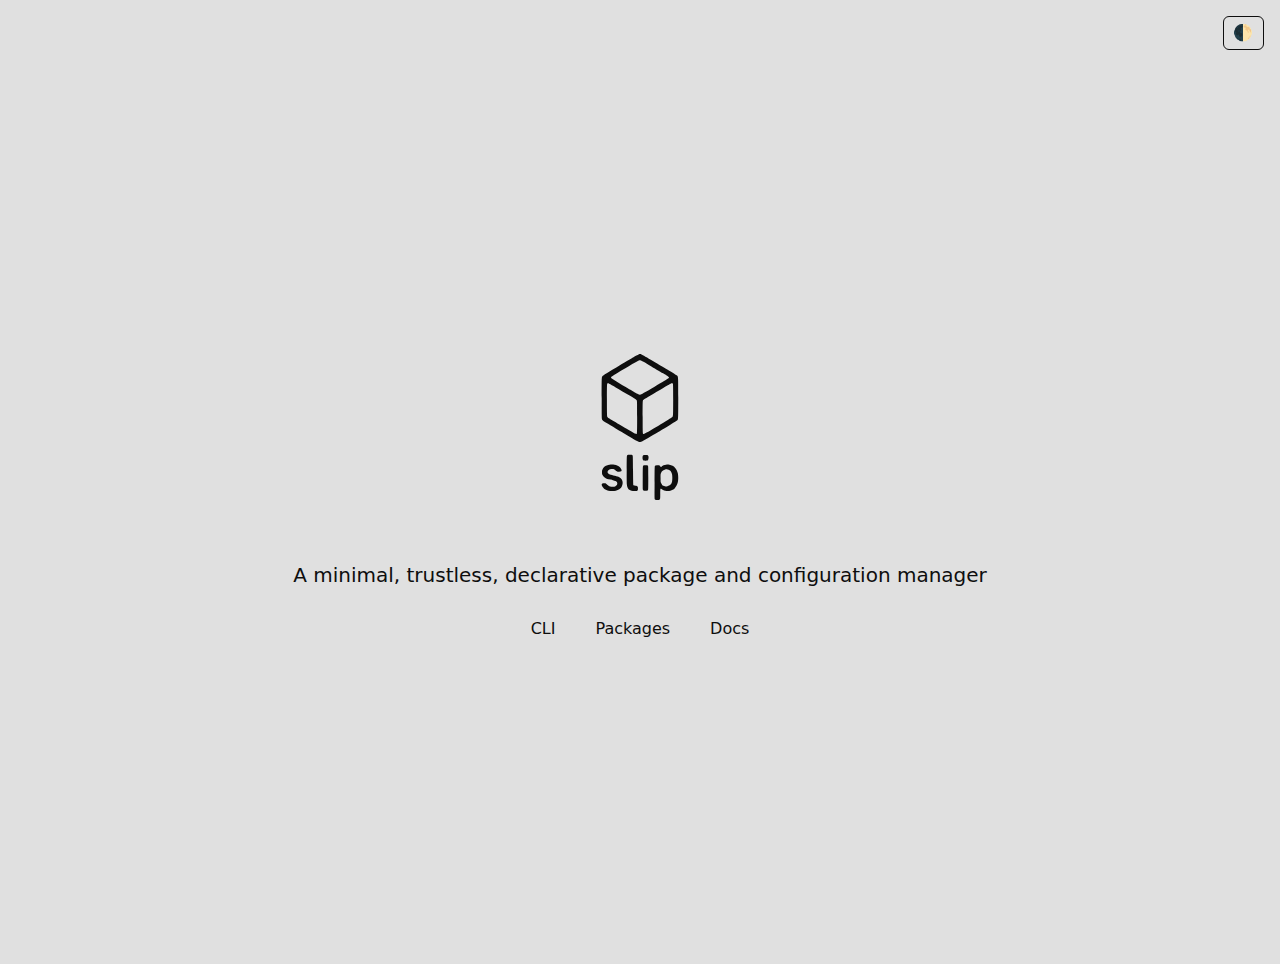
==== commit a65f7695: "Playing with site style" ====
--- a/index.html
+++ b/index.html
@@ -26,8 +26,8 @@
   </script>
   <svg class="logo" xmlns="http://www.w3.org/2000/svg" viewBox="0 0 1772 1772" fill="currentColor" aria-label="slip logo" role="img">
     <g id="Group">
-      <path id="Icon" fill="#b8bdb6" fill-rule="evenodd" stroke="none" d="M 884.992676 1020 C 880.268799 1020.021667 868.513428 1015.059204 855.379333 1007.498718 C 843.400208 1000.603027 808.953552 980.360779 778.831177 962.515747 C 748.70874 944.670654 700.039856 915.90509 670.678101 898.592529 C 641.316406 881.279907 603.387878 858.853333 586.392273 848.756104 C 562.656006 834.65387 554.44751 828.350464 550.988953 821.570129 C 546.827759 813.411438 546.486694 798.892395 546.486694 629.91272 C 546.486694 461.004028 546.829468 446.396362 550.988953 438.069824 C 554.925171 430.190552 570.661316 420.121948 676.116394 358.008423 C 742.460022 318.931274 810.916443 278.64917 828.241638 268.49231 C 845.566956 258.334961 865.737488 247.491821 873.065063 244.395874 C 886.388184 238.767334 886.388184 238.767334 899.376587 244.254761 C 906.520264 247.272705 951.707214 273.005615 999.791809 301.438843 C 1047.876343 329.871826 1113.415649 368.479736 1145.434326 387.233521 C 1177.452881 405.987671 1208.456299 425.544922 1214.3302 430.694214 C 1225.010254 440.056152 1225.010254 440.056152 1225.010254 629.568848 C 1225.010254 819.081482 1225.010254 819.081482 1217.285034 826.729065 C 1213.036255 830.935242 1169.002319 858.345093 1119.432251 887.639648 C 1069.862061 916.934265 1006.708557 954.212097 979.09082 970.479858 C 951.473083 986.747253 920.765503 1004.536072 910.851379 1010.010254 C 900.937256 1015.484802 889.300903 1019.980225 884.992676 1020 Z M 851.753479 947.918396 C 853.240601 947.92688 855.8479 946.543518 857.547363 944.844177 C 859.877563 942.513977 860.637512 906.135437 860.637512 796.921143 C 860.637512 652.088135 860.637512 652.088135 854.843567 645.759888 C 851.656921 642.279175 822.397583 623.814819 789.822998 604.727783 C 757.248413 585.641113 703.720276 554.338867 670.871948 535.167847 C 638.023376 515.996826 608.708557 499.537476 605.727783 498.591309 C 602.720032 497.636597 598.643982 498.252075 596.569031 499.974365 C 593.382751 502.61853 592.829956 524.1427 592.829956 645.557373 C 592.829956 741.836304 593.729126 790.010742 595.602905 794.12323 C 597.12793 797.470337 603.791016 803.711243 610.409607 807.991577 C 617.028015 812.271973 670.532776 843.981628 729.308777 878.457153 C 788.084839 912.932678 839.071228 942.661377 842.612 944.521362 C 846.15271 946.380981 850.266296 947.909607 851.753479 947.918396 Z M 921.297852 947.259583 C 924.210999 946.71167 980.411804 914.671631 1046.188843 876.059387 C 1111.96582 837.447144 1168.970215 802.462036 1172.86499 798.314331 C 1179.946411 790.773621 1179.946411 790.773621 1179.946411 646.925415 C 1179.946411 522.760254 1179.422607 502.642456 1176.11731 499.899536 C 1173.881104 498.043335 1169.53186 497.413086 1165.66272 498.384399 C 1162.018555 499.298828 1130.426758 516.999268 1095.458496 537.71875 C 1060.490234 558.437744 1006.386658 590.306519 975.22821 608.537598 C 944.069702 626.768677 916.548645 644.089478 914.070251 647.028198 C 909.895325 651.978394 909.563843 663.013672 909.563843 797.062622 C 909.563843 909.365234 910.284485 942.481567 912.782715 945.004822 C 914.55304 946.792419 918.384888 947.807129 921.297852 947.259583 Z M 887.67572 599.475464 C 895.384766 598.647827 927.450745 581.055176 1015.141785 529.542114 C 1079.582886 491.686768 1134.96167 458.15332 1138.205444 455.023438 C 1142.049561 451.314209 1143.505859 447.776367 1142.387695 444.862061 C 1141.444092 442.40332 1118.234619 427.100586 1090.811157 410.856445 C 1063.387695 394.612305 1008.20166 361.933838 968.175537 338.237671 C 905.95697 301.40271 893.906921 295.170288 885.100647 295.27063 C 876.326172 295.370483 857.253906 305.800049 756.347046 365.678955 C 691.197754 404.339233 635.66394 438.125122 632.93866 440.759033 C 629.09314 444.475708 628.540527 446.795898 630.470581 451.121582 C 632.067627 454.700317 676.695557 482.442993 755.166565 528.638062 C 869.420898 595.898682 878.045776 600.509399 887.67572 599.475464 Z"/>
-      <path id="Logo" fill="#b8bdb6" fill-rule="evenodd" stroke="none" d="M 1040.088867 1533 C 1025.946899 1533 1023.871887 1532.51416 1019.549072 1528.191406 C 1014.740356 1523.38269 1014.740356 1523.38269 1015.262634 1377.576172 C 1015.749817 1241.611328 1016.015137 1231.539551 1019.193787 1228.361328 C 1021.597107 1225.958496 1026.607056 1224.726929 1036.178467 1224.186157 C 1043.645264 1223.764282 1051.953735 1223.971191 1054.64209 1224.645752 C 1057.454346 1225.351563 1061.647339 1229.227295 1064.516968 1233.772949 C 1068.164551 1239.551147 1070.384644 1241.337891 1072.781372 1240.424561 C 1074.583984 1239.737793 1078.245972 1237.087891 1080.919434 1234.535889 C 1083.592896 1231.984131 1089.758545 1228.136963 1094.620972 1225.986816 C 1099.483398 1223.836792 1109.55957 1221.070557 1117.012085 1219.839844 C 1128.138306 1218.002319 1133.430542 1218.142944 1146.592163 1220.625244 C 1156.009155 1222.401489 1167.403931 1226.19751 1174.214722 1229.827637 C 1180.590942 1233.226196 1190.126221 1240.572632 1195.403931 1246.153198 C 1200.681763 1251.733643 1208.247803 1262.748779 1212.217163 1270.631104 C 1216.521973 1279.179443 1220.48938 1290.874756 1222.048462 1299.613892 C 1223.486328 1307.671997 1224.693237 1324.03125 1224.730469 1335.967651 C 1224.767822 1347.903931 1223.548096 1364.205078 1222.019775 1372.192261 C 1220.371826 1380.80542 1215.964722 1393.231323 1211.188721 1402.730469 C 1206.759644 1411.539063 1199.281616 1422.866821 1194.570923 1427.903076 C 1189.860107 1432.939331 1181.416748 1439.557495 1175.807983 1442.610107 C 1170.199097 1445.662842 1160.772583 1449.299561 1154.859863 1450.691528 C 1148.947144 1452.083618 1138.684204 1453.236206 1132.053223 1453.25293 C 1125.422363 1453.269653 1115.360596 1452.299561 1109.693604 1451.097168 C 1104.026855 1449.894775 1095.453125 1446.8302 1090.640991 1444.286865 C 1085.828857 1441.743652 1079.526001 1437.774536 1076.634399 1435.466675 C 1072.264038 1431.978271 1070.870605 1431.691406 1068.371094 1433.765625 C 1065.82251 1435.880859 1065.36499 1442.897949 1065.36499 1479.85791 C 1065.36499 1523.4552 1065.36499 1523.4552 1060.592407 1528.227539 C 1056.312012 1532.508057 1054.198853 1533 1040.088867 1533 Z M 637.694397 1453.121338 C 625.353882 1453.032227 610.246216 1451.744629 604.12146 1450.259888 C 597.996826 1448.775269 588.715881 1445.396851 583.497314 1442.752319 C 578.278625 1440.10791 571.107361 1435.502686 567.560974 1432.518555 C 564.014587 1429.534546 557.765259 1421.913452 553.673584 1415.582886 C 548.892456 1408.185547 546.234192 1401.788086 546.234192 1397.679321 C 546.234192 1393.276611 547.579712 1390.343506 550.555481 1388.259155 C 553.500916 1386.196045 559.226807 1385.254395 568.540344 1385.30127 C 576.055359 1385.339233 583.953857 1386.432861 586.092529 1387.731689 C 588.231262 1389.030518 594.363953 1394.600952 599.720642 1400.110474 C 607.419189 1408.028442 611.86853 1410.827881 620.953674 1413.468872 C 628.976318 1415.80127 636.660156 1416.539795 646.397705 1415.914917 C 656.271423 1415.28125 662.800232 1413.650269 668.73938 1410.33374 C 673.354614 1407.756348 678.858582 1403.310669 680.970581 1400.454102 C 683.345764 1397.241699 684.810425 1392.177246 684.810425 1387.176758 C 684.810425 1382.164063 683.347595 1377.119751 680.960022 1373.899414 C 678.842224 1371.042847 673.784058 1366.822144 669.719727 1364.519897 C 665.655212 1362.217773 654.800842 1358.835205 645.598572 1357.003418 C 636.396484 1355.171631 621.432495 1351.98938 612.345337 1349.931763 C 603.25824 1347.874023 591.293335 1344.116577 585.756592 1341.581787 C 580.219971 1339.046997 571.858521 1333.441406 567.175781 1329.125 C 562.492981 1324.808594 556.521545 1316.708008 553.906189 1311.123779 C 550.144775 1303.09314 549.150635 1297.822144 549.150635 1285.909668 C 549.150635 1273.321777 550.052551 1269.009766 554.64325 1259.649536 C 557.664124 1253.490112 562.930298 1245.656006 566.346008 1242.240234 C 569.761597 1238.824707 578.102295 1233.230347 584.880798 1229.808594 C 591.659302 1226.386719 603.750122 1222.334961 611.749146 1220.804443 C 619.748291 1219.273926 631.388672 1218.021729 637.61676 1218.021729 C 643.844849 1218.021729 655.667847 1219.308838 663.890137 1220.88208 C 673.170654 1222.657715 684.11084 1226.556641 692.739807 1231.163574 C 704.358215 1237.366455 707.996033 1240.595947 714.903076 1250.839111 C 720.544739 1259.205566 723.166382 1265.161865 723.166382 1269.612061 C 723.166382 1274.144043 721.849487 1277.052979 718.845093 1279.157349 C 715.9151 1281.209595 710.061279 1282.184082 700.661682 1282.184082 C 688.958008 1282.184082 685.770813 1281.430542 680.193054 1277.345093 C 676.559448 1274.683716 669.662781 1269.850098 664.867004 1266.603516 C 660.071289 1263.357056 652.634277 1259.751099 648.340393 1258.590332 C 644.046509 1257.429565 636.038208 1256.940186 630.544434 1257.50293 C 625.050537 1258.065674 617.936462 1259.880493 614.735413 1261.535889 C 611.534363 1263.191162 606.623779 1267.268921 603.822998 1270.597412 C 600.290405 1274.795654 598.730591 1278.905762 598.730591 1284.015381 C 598.730591 1288.547852 600.297058 1293.372559 602.80304 1296.558472 C 605.042786 1299.405762 610.162781 1303.412598 614.180603 1305.462402 C 618.198364 1307.512207 634.18042 1311.829346 649.696167 1315.055908 C 665.211853 1318.282471 682.82959 1322.764404 688.846558 1325.015625 C 694.863525 1327.266846 703.947815 1331.893555 709.033813 1335.297119 C 714.719116 1339.101807 720.675964 1345.498047 724.498596 1351.902954 C 728.277344 1358.234131 731.217285 1366.331055 731.993774 1372.545044 C 732.718994 1378.348999 732.262939 1387.715576 730.939148 1394.20874 C 729.656555 1400.500122 726.343323 1409.850464 723.576782 1414.987305 C 720.810059 1420.124023 715.097473 1427.442871 710.882141 1431.251099 C 706.666809 1435.059448 698.738159 1440.221069 693.262878 1442.721191 C 687.787781 1445.221436 678.093262 1448.620728 671.719788 1450.275146 C 664.252502 1452.213501 652.152344 1453.225708 637.694397 1453.121338 Z M 841.2323 1452.729736 C 831.111816 1452.966064 817.87439 1451.93396 810.848816 1450.36084 C 804.001465 1448.827637 795.105652 1445.393555 791.0802 1442.729736 C 786.077332 1439.418945 781.870361 1434.015625 777.786377 1425.655518 C 773.397095 1416.670532 771.240967 1408.523315 769.661316 1394.953979 C 768.238831 1382.734131 767.738953 1336.526855 768.184326 1258.419434 C 768.857666 1140.355591 768.857666 1140.355591 773.286377 1135.927856 C 777.269592 1131.945557 779.562439 1131.5 796.078003 1131.5 C 812.593262 1131.5 814.886597 1131.945557 818.86969 1135.92749 C 823.29834 1140.35498 823.29834 1140.35498 824.270508 1270.474976 C 825.031433 1372.318115 825.781555 1401.133545 827.722412 1403.073486 C 829.086304 1404.436646 836.798279 1406.091553 844.860107 1406.750977 C 856.313293 1407.687744 860.447083 1408.879028 863.767761 1412.199707 C 867.32196 1415.753906 868.017517 1418.659424 868.017517 1429.951538 C 868.017517 1441.406494 867.346497 1444.125244 863.591858 1447.882446 C 859.703125 1451.773926 856.99115 1452.361938 841.2323 1452.729736 Z M 937.468872 1450.914307 C 927.804077 1451.282104 920.727112 1450.57666 917.597412 1448.933594 C 914.567749 1447.343018 912.136292 1443.836304 911.142883 1439.624756 C 910.266357 1435.908691 909.828796 1387.620605 910.170715 1332.318237 C 910.748413 1238.865479 911.037354 1231.523438 914.264282 1228.297607 C 917.078308 1225.484619 921.025818 1224.826904 935.096191 1224.826904 C 949.169312 1224.826904 953.113464 1225.484131 955.928101 1228.298828 C 959.176147 1231.546875 959.400085 1238.596313 959.400085 1337.596924 C 959.400085 1436.462646 959.172424 1443.650391 955.939819 1446.883057 C 953.346252 1449.476685 948.720337 1450.486328 937.468872 1450.914307 Z M 1113.597778 1412.367432 C 1117.134277 1412.414429 1124.133911 1411.44873 1129.152344 1410.221558 C 1134.170654 1408.994263 1141.338867 1406.449585 1145.081665 1404.56665 C 1148.824463 1402.683594 1154.192993 1398.65686 1157.011719 1395.618164 C 1159.830322 1392.579468 1163.421143 1387.468384 1164.990845 1384.260254 C 1166.560913 1381.052246 1168.848145 1374.321411 1170.07373 1369.303101 C 1171.299194 1364.284668 1172.302002 1349.28418 1172.302002 1335.968506 C 1172.302002 1317.292236 1171.417603 1308.89502 1168.433105 1299.232178 C 1166.305298 1292.343018 1162.560913 1283.733398 1160.112305 1280.100098 C 1157.663696 1276.466675 1152.186523 1271.534302 1147.940674 1269.139404 C 1143.694702 1266.744507 1135.627441 1263.748413 1130.013306 1262.481445 C 1122.114624 1260.698853 1117.442871 1260.706543 1109.360474 1262.515381 C 1103.615601 1263.801025 1094.813599 1267.454102 1089.800537 1270.633301 C 1082.486084 1275.271851 1079.460938 1278.999512 1074.483643 1289.506348 C 1068.281372 1302.599243 1068.281372 1302.599243 1068.281372 1337.642822 C 1068.281372 1372.686646 1068.281372 1372.686646 1075.086548 1386.172852 C 1078.829224 1393.590332 1084.129517 1401.27063 1086.864868 1403.240112 C 1089.599976 1405.209717 1095.287231 1408.049927 1099.50293 1409.551636 C 1103.718384 1411.053467 1110.061157 1412.320557 1113.597778 1412.367432 Z M 937.468872 1184.444946 C 929.212952 1184.70459 920.450745 1184.067627 917.99707 1183.029175 C 915.543457 1181.990845 912.172485 1177.87793 910.505981 1173.889282 C 908.462097 1168.997803 907.72998 1162.645874 908.256653 1154.374756 C 908.856201 1144.959717 910.043823 1141.105835 913.371521 1137.77832 C 917.216125 1133.933716 919.694458 1133.444336 935.322021 1133.444336 C 951.40564 1133.444336 953.256592 1133.837158 956.593262 1137.957764 C 958.603394 1140.440186 960.850098 1145.68042 961.585999 1149.603027 C 962.321838 1153.525635 961.921082 1161.516479 960.695251 1167.360352 C 959.469482 1173.204346 957.119446 1179.333008 955.473083 1180.97937 C 953.395996 1183.056396 947.884583 1184.11731 937.468872 1184.444946 Z"/>
+      <path id="Icon" fill-rule="evenodd" stroke="none" d="M 884.992676 1020 C 880.268799 1020.021667 868.513428 1015.059204 855.379333 1007.498718 C 843.400208 1000.603027 808.953552 980.360779 778.831177 962.515747 C 748.70874 944.670654 700.039856 915.90509 670.678101 898.592529 C 641.316406 881.279907 603.387878 858.853333 586.392273 848.756104 C 562.656006 834.65387 554.44751 828.350464 550.988953 821.570129 C 546.827759 813.411438 546.486694 798.892395 546.486694 629.91272 C 546.486694 461.004028 546.829468 446.396362 550.988953 438.069824 C 554.925171 430.190552 570.661316 420.121948 676.116394 358.008423 C 742.460022 318.931274 810.916443 278.64917 828.241638 268.49231 C 845.566956 258.334961 865.737488 247.491821 873.065063 244.395874 C 886.388184 238.767334 886.388184 238.767334 899.376587 244.254761 C 906.520264 247.272705 951.707214 273.005615 999.791809 301.438843 C 1047.876343 329.871826 1113.415649 368.479736 1145.434326 387.233521 C 1177.452881 405.987671 1208.456299 425.544922 1214.3302 430.694214 C 1225.010254 440.056152 1225.010254 440.056152 1225.010254 629.568848 C 1225.010254 819.081482 1225.010254 819.081482 1217.285034 826.729065 C 1213.036255 830.935242 1169.002319 858.345093 1119.432251 887.639648 C 1069.862061 916.934265 1006.708557 954.212097 979.09082 970.479858 C 951.473083 986.747253 920.765503 1004.536072 910.851379 1010.010254 C 900.937256 1015.484802 889.300903 1019.980225 884.992676 1020 Z M 851.753479 947.918396 C 853.240601 947.92688 855.8479 946.543518 857.547363 944.844177 C 859.877563 942.513977 860.637512 906.135437 860.637512 796.921143 C 860.637512 652.088135 860.637512 652.088135 854.843567 645.759888 C 851.656921 642.279175 822.397583 623.814819 789.822998 604.727783 C 757.248413 585.641113 703.720276 554.338867 670.871948 535.167847 C 638.023376 515.996826 608.708557 499.537476 605.727783 498.591309 C 602.720032 497.636597 598.643982 498.252075 596.569031 499.974365 C 593.382751 502.61853 592.829956 524.1427 592.829956 645.557373 C 592.829956 741.836304 593.729126 790.010742 595.602905 794.12323 C 597.12793 797.470337 603.791016 803.711243 610.409607 807.991577 C 617.028015 812.271973 670.532776 843.981628 729.308777 878.457153 C 788.084839 912.932678 839.071228 942.661377 842.612 944.521362 C 846.15271 946.380981 850.266296 947.909607 851.753479 947.918396 Z M 921.297852 947.259583 C 924.210999 946.71167 980.411804 914.671631 1046.188843 876.059387 C 1111.96582 837.447144 1168.970215 802.462036 1172.86499 798.314331 C 1179.946411 790.773621 1179.946411 790.773621 1179.946411 646.925415 C 1179.946411 522.760254 1179.422607 502.642456 1176.11731 499.899536 C 1173.881104 498.043335 1169.53186 497.413086 1165.66272 498.384399 C 1162.018555 499.298828 1130.426758 516.999268 1095.458496 537.71875 C 1060.490234 558.437744 1006.386658 590.306519 975.22821 608.537598 C 944.069702 626.768677 916.548645 644.089478 914.070251 647.028198 C 909.895325 651.978394 909.563843 663.013672 909.563843 797.062622 C 909.563843 909.365234 910.284485 942.481567 912.782715 945.004822 C 914.55304 946.792419 918.384888 947.807129 921.297852 947.259583 Z M 887.67572 599.475464 C 895.384766 598.647827 927.450745 581.055176 1015.141785 529.542114 C 1079.582886 491.686768 1134.96167 458.15332 1138.205444 455.023438 C 1142.049561 451.314209 1143.505859 447.776367 1142.387695 444.862061 C 1141.444092 442.40332 1118.234619 427.100586 1090.811157 410.856445 C 1063.387695 394.612305 1008.20166 361.933838 968.175537 338.237671 C 905.95697 301.40271 893.906921 295.170288 885.100647 295.27063 C 876.326172 295.370483 857.253906 305.800049 756.347046 365.678955 C 691.197754 404.339233 635.66394 438.125122 632.93866 440.759033 C 629.09314 444.475708 628.540527 446.795898 630.470581 451.121582 C 632.067627 454.700317 676.695557 482.442993 755.166565 528.638062 C 869.420898 595.898682 878.045776 600.509399 887.67572 599.475464 Z"/>
+      <path id="Logo" fill-rule="evenodd" stroke="none" d="M 1040.088867 1533 C 1025.946899 1533 1023.871887 1532.51416 1019.549072 1528.191406 C 1014.740356 1523.38269 1014.740356 1523.38269 1015.262634 1377.576172 C 1015.749817 1241.611328 1016.015137 1231.539551 1019.193787 1228.361328 C 1021.597107 1225.958496 1026.607056 1224.726929 1036.178467 1224.186157 C 1043.645264 1223.764282 1051.953735 1223.971191 1054.64209 1224.645752 C 1057.454346 1225.351563 1061.647339 1229.227295 1064.516968 1233.772949 C 1068.164551 1239.551147 1070.384644 1241.337891 1072.781372 1240.424561 C 1074.583984 1239.737793 1078.245972 1237.087891 1080.919434 1234.535889 C 1083.592896 1231.984131 1089.758545 1228.136963 1094.620972 1225.986816 C 1099.483398 1223.836792 1109.55957 1221.070557 1117.012085 1219.839844 C 1128.138306 1218.002319 1133.430542 1218.142944 1146.592163 1220.625244 C 1156.009155 1222.401489 1167.403931 1226.19751 1174.214722 1229.827637 C 1180.590942 1233.226196 1190.126221 1240.572632 1195.403931 1246.153198 C 1200.681763 1251.733643 1208.247803 1262.748779 1212.217163 1270.631104 C 1216.521973 1279.179443 1220.48938 1290.874756 1222.048462 1299.613892 C 1223.486328 1307.671997 1224.693237 1324.03125 1224.730469 1335.967651 C 1224.767822 1347.903931 1223.548096 1364.205078 1222.019775 1372.192261 C 1220.371826 1380.80542 1215.964722 1393.231323 1211.188721 1402.730469 C 1206.759644 1411.539063 1199.281616 1422.866821 1194.570923 1427.903076 C 1189.860107 1432.939331 1181.416748 1439.557495 1175.807983 1442.610107 C 1170.199097 1445.662842 1160.772583 1449.299561 1154.859863 1450.691528 C 1148.947144 1452.083618 1138.684204 1453.236206 1132.053223 1453.25293 C 1125.422363 1453.269653 1115.360596 1452.299561 1109.693604 1451.097168 C 1104.026855 1449.894775 1095.453125 1446.8302 1090.640991 1444.286865 C 1085.828857 1441.743652 1079.526001 1437.774536 1076.634399 1435.466675 C 1072.264038 1431.978271 1070.870605 1431.691406 1068.371094 1433.765625 C 1065.82251 1435.880859 1065.36499 1442.897949 1065.36499 1479.85791 C 1065.36499 1523.4552 1065.36499 1523.4552 1060.592407 1528.227539 C 1056.312012 1532.508057 1054.198853 1533 1040.088867 1533 Z M 637.694397 1453.121338 C 625.353882 1453.032227 610.246216 1451.744629 604.12146 1450.259888 C 597.996826 1448.775269 588.715881 1445.396851 583.497314 1442.752319 C 578.278625 1440.10791 571.107361 1435.502686 567.560974 1432.518555 C 564.014587 1429.534546 557.765259 1421.913452 553.673584 1415.582886 C 548.892456 1408.185547 546.234192 1401.788086 546.234192 1397.679321 C 546.234192 1393.276611 547.579712 1390.343506 550.555481 1388.259155 C 553.500916 1386.196045 559.226807 1385.254395 568.540344 1385.30127 C 576.055359 1385.339233 583.953857 1386.432861 586.092529 1387.731689 C 588.231262 1389.030518 594.363953 1394.600952 599.720642 1400.110474 C 607.419189 1408.028442 611.86853 1410.827881 620.953674 1413.468872 C 628.976318 1415.80127 636.660156 1416.539795 646.397705 1415.914917 C 656.271423 1415.28125 662.800232 1413.650269 668.73938 1410.33374 C 673.354614 1407.756348 678.858582 1403.310669 680.970581 1400.454102 C 683.345764 1397.241699 684.810425 1392.177246 684.810425 1387.176758 C 684.810425 1382.164063 683.347595 1377.119751 680.960022 1373.899414 C 678.842224 1371.042847 673.784058 1366.822144 669.719727 1364.519897 C 665.655212 1362.217773 654.800842 1358.835205 645.598572 1357.003418 C 636.396484 1355.171631 621.432495 1351.98938 612.345337 1349.931763 C 603.25824 1347.874023 591.293335 1344.116577 585.756592 1341.581787 C 580.219971 1339.046997 571.858521 1333.441406 567.175781 1329.125 C 562.492981 1324.808594 556.521545 1316.708008 553.906189 1311.123779 C 550.144775 1303.09314 549.150635 1297.822144 549.150635 1285.909668 C 549.150635 1273.321777 550.052551 1269.009766 554.64325 1259.649536 C 557.664124 1253.490112 562.930298 1245.656006 566.346008 1242.240234 C 569.761597 1238.824707 578.102295 1233.230347 584.880798 1229.808594 C 591.659302 1226.386719 603.750122 1222.334961 611.749146 1220.804443 C 619.748291 1219.273926 631.388672 1218.021729 637.61676 1218.021729 C 643.844849 1218.021729 655.667847 1219.308838 663.890137 1220.88208 C 673.170654 1222.657715 684.11084 1226.556641 692.739807 1231.163574 C 704.358215 1237.366455 707.996033 1240.595947 714.903076 1250.839111 C 720.544739 1259.205566 723.166382 1265.161865 723.166382 1269.612061 C 723.166382 1274.144043 721.849487 1277.052979 718.845093 1279.157349 C 715.9151 1281.209595 710.061279 1282.184082 700.661682 1282.184082 C 688.958008 1282.184082 685.770813 1281.430542 680.193054 1277.345093 C 676.559448 1274.683716 669.662781 1269.850098 664.867004 1266.603516 C 660.071289 1263.357056 652.634277 1259.751099 648.340393 1258.590332 C 644.046509 1257.429565 636.038208 1256.940186 630.544434 1257.50293 C 625.050537 1258.065674 617.936462 1259.880493 614.735413 1261.535889 C 611.534363 1263.191162 606.623779 1267.268921 603.822998 1270.597412 C 600.290405 1274.795654 598.730591 1278.905762 598.730591 1284.015381 C 598.730591 1288.547852 600.297058 1293.372559 602.80304 1296.558472 C 605.042786 1299.405762 610.162781 1303.412598 614.180603 1305.462402 C 618.198364 1307.512207 634.18042 1311.829346 649.696167 1315.055908 C 665.211853 1318.282471 682.82959 1322.764404 688.846558 1325.015625 C 694.863525 1327.266846 703.947815 1331.893555 709.033813 1335.297119 C 714.719116 1339.101807 720.675964 1345.498047 724.498596 1351.902954 C 728.277344 1358.234131 731.217285 1366.331055 731.993774 1372.545044 C 732.718994 1378.348999 732.262939 1387.715576 730.939148 1394.20874 C 729.656555 1400.500122 726.343323 1409.850464 723.576782 1414.987305 C 720.810059 1420.124023 715.097473 1427.442871 710.882141 1431.251099 C 706.666809 1435.059448 698.738159 1440.221069 693.262878 1442.721191 C 687.787781 1445.221436 678.093262 1448.620728 671.719788 1450.275146 C 664.252502 1452.213501 652.152344 1453.225708 637.694397 1453.121338 Z M 841.2323 1452.729736 C 831.111816 1452.966064 817.87439 1451.93396 810.848816 1450.36084 C 804.001465 1448.827637 795.105652 1445.393555 791.0802 1442.729736 C 786.077332 1439.418945 781.870361 1434.015625 777.786377 1425.655518 C 773.397095 1416.670532 771.240967 1408.523315 769.661316 1394.953979 C 768.238831 1382.734131 767.738953 1336.526855 768.184326 1258.419434 C 768.857666 1140.355591 768.857666 1140.355591 773.286377 1135.927856 C 777.269592 1131.945557 779.562439 1131.5 796.078003 1131.5 C 812.593262 1131.5 814.886597 1131.945557 818.86969 1135.92749 C 823.29834 1140.35498 823.29834 1140.35498 824.270508 1270.474976 C 825.031433 1372.318115 825.781555 1401.133545 827.722412 1403.073486 C 829.086304 1404.436646 836.798279 1406.091553 844.860107 1406.750977 C 856.313293 1407.687744 860.447083 1408.879028 863.767761 1412.199707 C 867.32196 1415.753906 868.017517 1418.659424 868.017517 1429.951538 C 868.017517 1441.406494 867.346497 1444.125244 863.591858 1447.882446 C 859.703125 1451.773926 856.99115 1452.361938 841.2323 1452.729736 Z M 937.468872 1450.914307 C 927.804077 1451.282104 920.727112 1450.57666 917.597412 1448.933594 C 914.567749 1447.343018 912.136292 1443.836304 911.142883 1439.624756 C 910.266357 1435.908691 909.828796 1387.620605 910.170715 1332.318237 C 910.748413 1238.865479 911.037354 1231.523438 914.264282 1228.297607 C 917.078308 1225.484619 921.025818 1224.826904 935.096191 1224.826904 C 949.169312 1224.826904 953.113464 1225.484131 955.928101 1228.298828 C 959.176147 1231.546875 959.400085 1238.596313 959.400085 1337.596924 C 959.400085 1436.462646 959.172424 1443.650391 955.939819 1446.883057 C 953.346252 1449.476685 948.720337 1450.486328 937.468872 1450.914307 Z M 1113.597778 1412.367432 C 1117.134277 1412.414429 1124.133911 1411.44873 1129.152344 1410.221558 C 1134.170654 1408.994263 1141.338867 1406.449585 1145.081665 1404.56665 C 1148.824463 1402.683594 1154.192993 1398.65686 1157.011719 1395.618164 C 1159.830322 1392.579468 1163.421143 1387.468384 1164.990845 1384.260254 C 1166.560913 1381.052246 1168.848145 1374.321411 1170.07373 1369.303101 C 1171.299194 1364.284668 1172.302002 1349.28418 1172.302002 1335.968506 C 1172.302002 1317.292236 1171.417603 1308.89502 1168.433105 1299.232178 C 1166.305298 1292.343018 1162.560913 1283.733398 1160.112305 1280.100098 C 1157.663696 1276.466675 1152.186523 1271.534302 1147.940674 1269.139404 C 1143.694702 1266.744507 1135.627441 1263.748413 1130.013306 1262.481445 C 1122.114624 1260.698853 1117.442871 1260.706543 1109.360474 1262.515381 C 1103.615601 1263.801025 1094.813599 1267.454102 1089.800537 1270.633301 C 1082.486084 1275.271851 1079.460938 1278.999512 1074.483643 1289.506348 C 1068.281372 1302.599243 1068.281372 1302.599243 1068.281372 1337.642822 C 1068.281372 1372.686646 1068.281372 1372.686646 1075.086548 1386.172852 C 1078.829224 1393.590332 1084.129517 1401.27063 1086.864868 1403.240112 C 1089.599976 1405.209717 1095.287231 1408.049927 1099.50293 1409.551636 C 1103.718384 1411.053467 1110.061157 1412.320557 1113.597778 1412.367432 Z M 937.468872 1184.444946 C 929.212952 1184.70459 920.450745 1184.067627 917.99707 1183.029175 C 915.543457 1181.990845 912.172485 1177.87793 910.505981 1173.889282 C 908.462097 1168.997803 907.72998 1162.645874 908.256653 1154.374756 C 908.856201 1144.959717 910.043823 1141.105835 913.371521 1137.77832 C 917.216125 1133.933716 919.694458 1133.444336 935.322021 1133.444336 C 951.40564 1133.444336 953.256592 1133.837158 956.593262 1137.957764 C 958.603394 1140.440186 960.850098 1145.68042 961.585999 1149.603027 C 962.321838 1153.525635 961.921082 1161.516479 960.695251 1167.360352 C 959.469482 1173.204346 957.119446 1179.333008 955.473083 1180.97937 C 953.395996 1183.056396 947.884583 1184.11731 937.468872 1184.444946 Z"/>
     </g>
   </svg>
   <p class="tagline">A minimal, trustless, declarative package and configuration manager</p>
